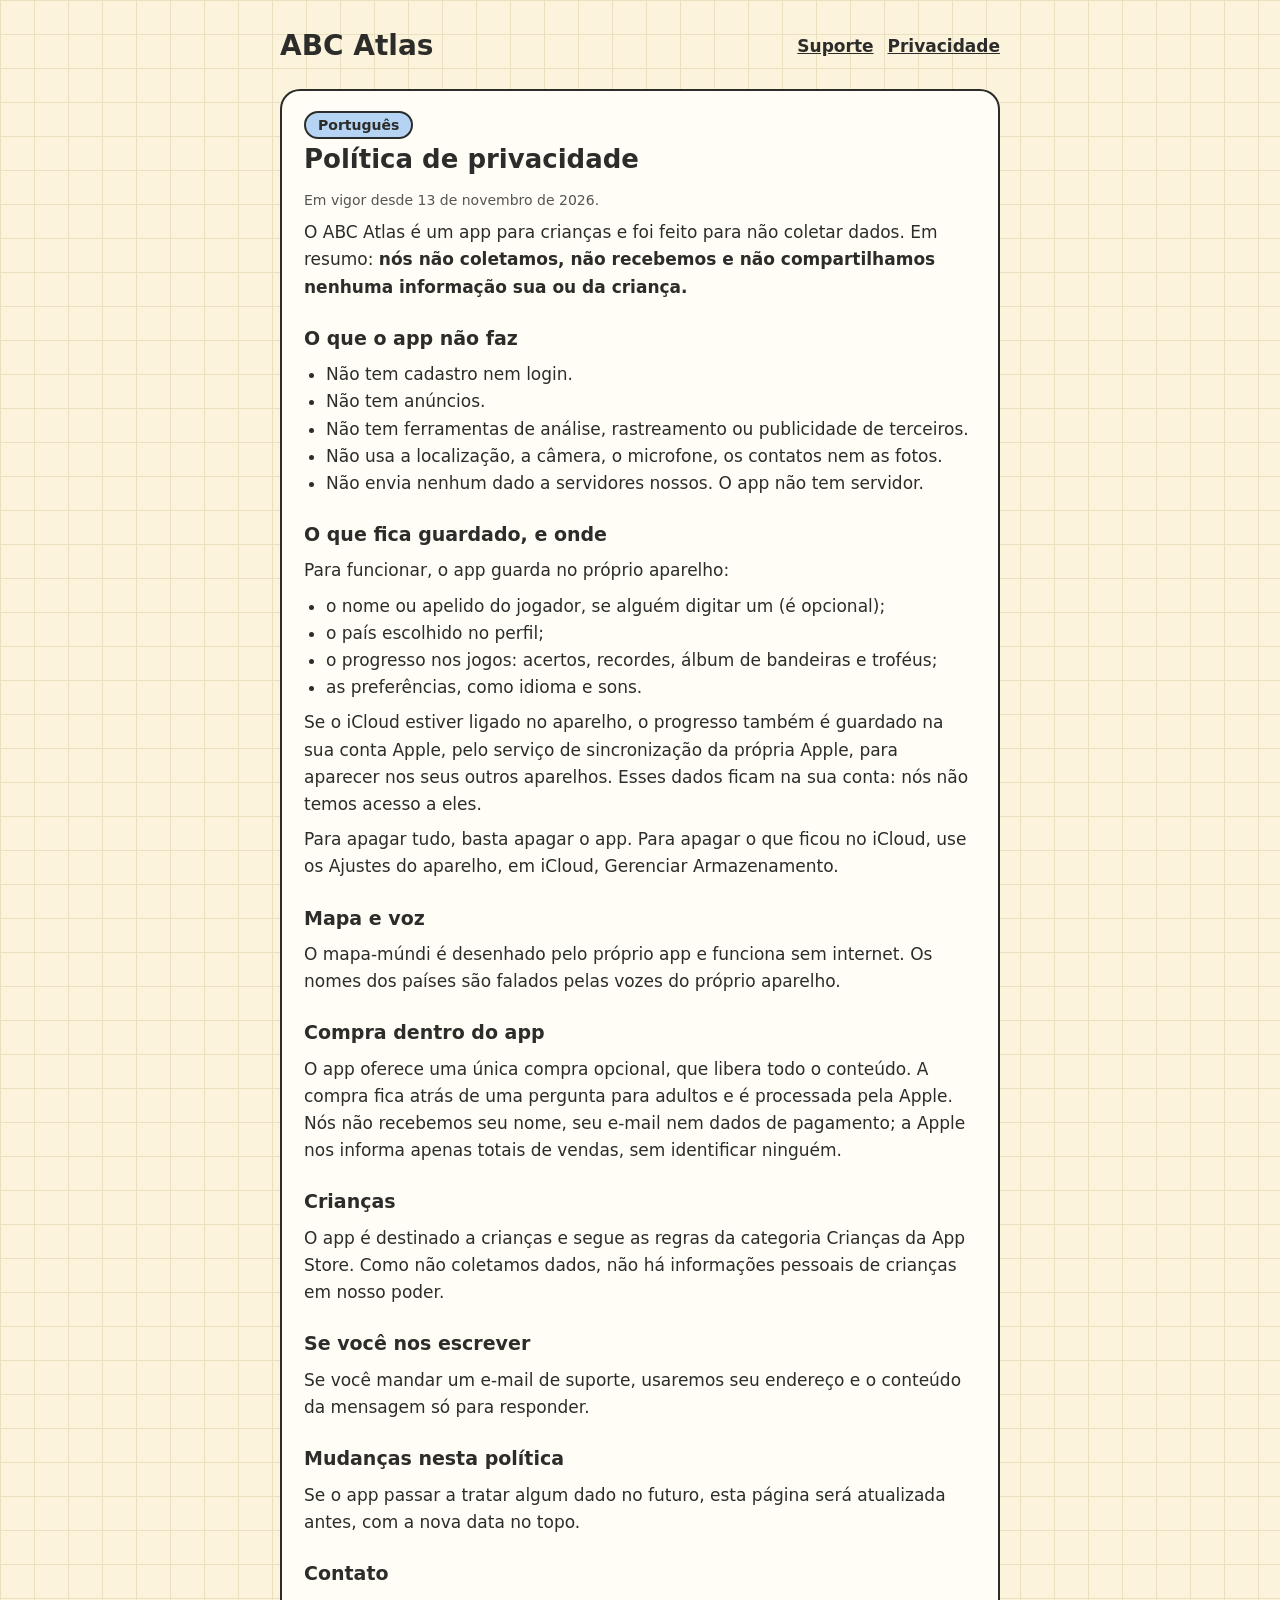
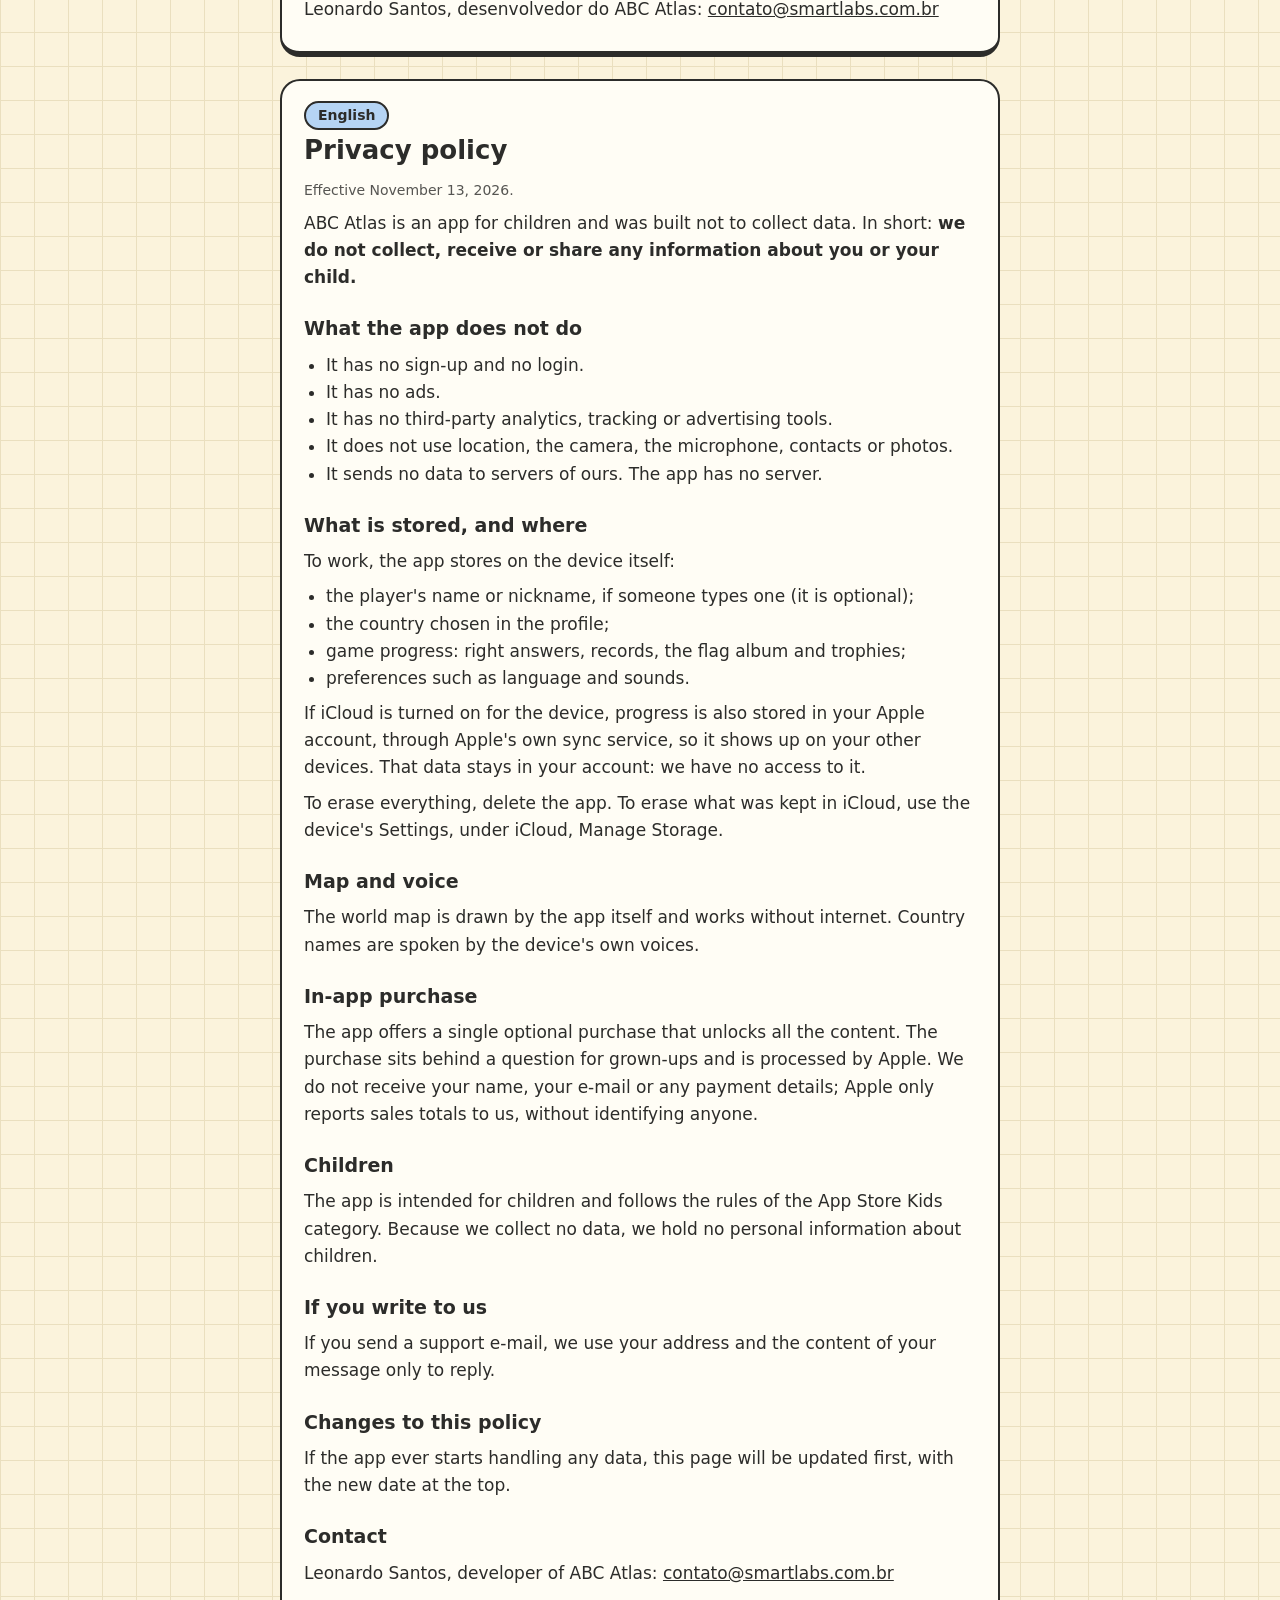
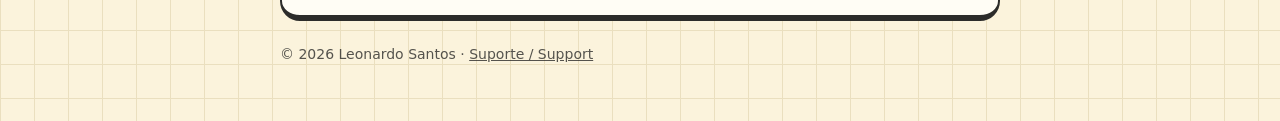
==== privacy.html @ c2e78394 "Support page and privacy policy of ABC Atlas Co-Authored-By: Claude Fable 5.2 <noreply@anthropic.com" ====
<!doctype html>
<html lang="pt-BR">
<head>
<meta charset="utf-8">
<meta name="viewport" content="width=device-width, initial-scale=1">
<title>ABC Atlas: política de privacidade / privacy policy</title>
<meta name="description" content="Política de privacidade do ABC Atlas. Privacy policy of ABC Atlas.">
<link rel="stylesheet" href="style.css">
</head>
<body>
<main>
<header>
  <a class="brand" href="./">ABC Atlas</a>
  <nav><a href="./">Suporte</a><a href="privacy.html">Privacidade</a></nav>
</header>

<section lang="pt-BR">
  <span class="tag">Português</span>
  <h1>Política de privacidade</h1>
  <p class="small">Em vigor desde 13 de novembro de 2026.</p>
  <p>O ABC Atlas é um app para crianças e foi feito para não coletar dados. Em resumo: <strong>nós não coletamos, não recebemos e não compartilhamos nenhuma informação sua ou da criança.</strong></p>

  <h2>O que o app não faz</h2>
  <ul>
    <li>Não tem cadastro nem login.</li>
    <li>Não tem anúncios.</li>
    <li>Não tem ferramentas de análise, rastreamento ou publicidade de terceiros.</li>
    <li>Não usa a localização, a câmera, o microfone, os contatos nem as fotos.</li>
    <li>Não envia nenhum dado a servidores nossos. O app não tem servidor.</li>
  </ul>

  <h2>O que fica guardado, e onde</h2>
  <p>Para funcionar, o app guarda no próprio aparelho:</p>
  <ul>
    <li>o nome ou apelido do jogador, se alguém digitar um (é opcional);</li>
    <li>o país escolhido no perfil;</li>
    <li>o progresso nos jogos: acertos, recordes, álbum de bandeiras e troféus;</li>
    <li>as preferências, como idioma e sons.</li>
  </ul>
  <p>Se o iCloud estiver ligado no aparelho, o progresso também é guardado na sua conta Apple, pelo serviço de sincronização da própria Apple, para aparecer nos seus outros aparelhos. Esses dados ficam na sua conta: nós não temos acesso a eles.</p>
  <p>Para apagar tudo, basta apagar o app. Para apagar o que ficou no iCloud, use os Ajustes do aparelho, em iCloud, Gerenciar Armazenamento.</p>

  <h2>Mapa e voz</h2>
  <p>O mapa-múndi é desenhado pelo próprio app e funciona sem internet. Os nomes dos países são falados pelas vozes do próprio aparelho.</p>

  <h2>Compra dentro do app</h2>
  <p>O app oferece uma única compra opcional, que libera todo o conteúdo. A compra fica atrás de uma pergunta para adultos e é processada pela Apple. Nós não recebemos seu nome, seu e-mail nem dados de pagamento; a Apple nos informa apenas totais de vendas, sem identificar ninguém.</p>

  <h2>Crianças</h2>
  <p>O app é destinado a crianças e segue as regras da categoria Crianças da App Store. Como não coletamos dados, não há informações pessoais de crianças em nosso poder.</p>

  <h2>Se você nos escrever</h2>
  <p>Se você mandar um e-mail de suporte, usaremos seu endereço e o conteúdo da mensagem só para responder.</p>

  <h2>Mudanças nesta política</h2>
  <p>Se o app passar a tratar algum dado no futuro, esta página será atualizada antes, com a nova data no topo.</p>

  <h2>Contato</h2>
  <p>Leonardo Santos, desenvolvedor do ABC Atlas: <a href="mailto:contato@smartlabs.com.br">contato@smartlabs.com.br</a></p>
</section>

<section lang="en">
  <span class="tag">English</span>
  <h1>Privacy policy</h1>
  <p class="small">Effective November 13, 2026.</p>
  <p>ABC Atlas is an app for children and was built not to collect data. In short: <strong>we do not collect, receive or share any information about you or your child.</strong></p>

  <h2>What the app does not do</h2>
  <ul>
    <li>It has no sign-up and no login.</li>
    <li>It has no ads.</li>
    <li>It has no third-party analytics, tracking or advertising tools.</li>
    <li>It does not use location, the camera, the microphone, contacts or photos.</li>
    <li>It sends no data to servers of ours. The app has no server.</li>
  </ul>

  <h2>What is stored, and where</h2>
  <p>To work, the app stores on the device itself:</p>
  <ul>
    <li>the player's name or nickname, if someone types one (it is optional);</li>
    <li>the country chosen in the profile;</li>
    <li>game progress: right answers, records, the flag album and trophies;</li>
    <li>preferences such as language and sounds.</li>
  </ul>
  <p>If iCloud is turned on for the device, progress is also stored in your Apple account, through Apple's own sync service, so it shows up on your other devices. That data stays in your account: we have no access to it.</p>
  <p>To erase everything, delete the app. To erase what was kept in iCloud, use the device's Settings, under iCloud, Manage Storage.</p>

  <h2>Map and voice</h2>
  <p>The world map is drawn by the app itself and works without internet. Country names are spoken by the device's own voices.</p>

  <h2>In-app purchase</h2>
  <p>The app offers a single optional purchase that unlocks all the content. The purchase sits behind a question for grown-ups and is processed by Apple. We do not receive your name, your e-mail or any payment details; Apple only reports sales totals to us, without identifying anyone.</p>

  <h2>Children</h2>
  <p>The app is intended for children and follows the rules of the App Store Kids category. Because we collect no data, we hold no personal information about children.</p>

  <h2>If you write to us</h2>
  <p>If you send a support e-mail, we use your address and the content of your message only to reply.</p>

  <h2>Changes to this policy</h2>
  <p>If the app ever starts handling any data, this page will be updated first, with the new date at the top.</p>

  <h2>Contact</h2>
  <p>Leonardo Santos, developer of ABC Atlas: <a href="mailto:contato@smartlabs.com.br">contato@smartlabs.com.br</a></p>
</section>

<p class="small">© 2026 Leonardo Santos · <a href="./">Suporte / Support</a></p>
</main>
</body>
</html>
---- style.css ----
:root { --paper: #FBF3DC; --line: #EADFBF; --ink: #2C2C2A; --page: #FFFDF5; --sea: #B5D4F4; --stamp: #A32D2D; }
@media (prefers-color-scheme: dark) {
  :root { --paper: #042C53; --line: #0C447C; --ink: #B5D4F4; --page: #0F3D6E; --sea: #85B7EB; --stamp: #F09595; }
}
* { box-sizing: border-box; }
body {
  margin: 0; padding: 24px 16px 48px; color: var(--ink);
  font: 17px/1.6 ui-rounded, "SF Pro Rounded", system-ui, -apple-system, "Segoe UI", Roboto, sans-serif;
  background-color: var(--paper);
  background-image: linear-gradient(var(--line) 1px, transparent 1px), linear-gradient(90deg, var(--line) 1px, transparent 1px);
  background-size: 34px 34px;
}
main { max-width: 720px; margin: 0 auto; }
header { display: flex; align-items: center; justify-content: space-between; gap: 12px; flex-wrap: wrap; margin-bottom: 20px; }
header a.brand { font-size: 28px; font-weight: 800; color: var(--ink); text-decoration: none; }
nav a { color: var(--ink); font-weight: 700; margin-left: 14px; }
section { background: var(--page); border: 2.5px solid var(--ink); border-bottom-width: 6px; border-radius: 20px; padding: 20px 22px; margin-bottom: 22px; }
h1 { font-size: 26px; margin: 0 0 6px; }
h2 { font-size: 19px; margin: 22px 0 4px; }
p, ul { margin: 8px 0; }
ul { padding-left: 22px; }
a { color: inherit; }
.tag { display: inline-block; background: var(--sea); color: #2C2C2A; border: 2px solid var(--ink); border-radius: 999px; padding: 1px 12px; font-size: 14px; font-weight: 700; }
.small { font-size: 14px; opacity: 0.8; }
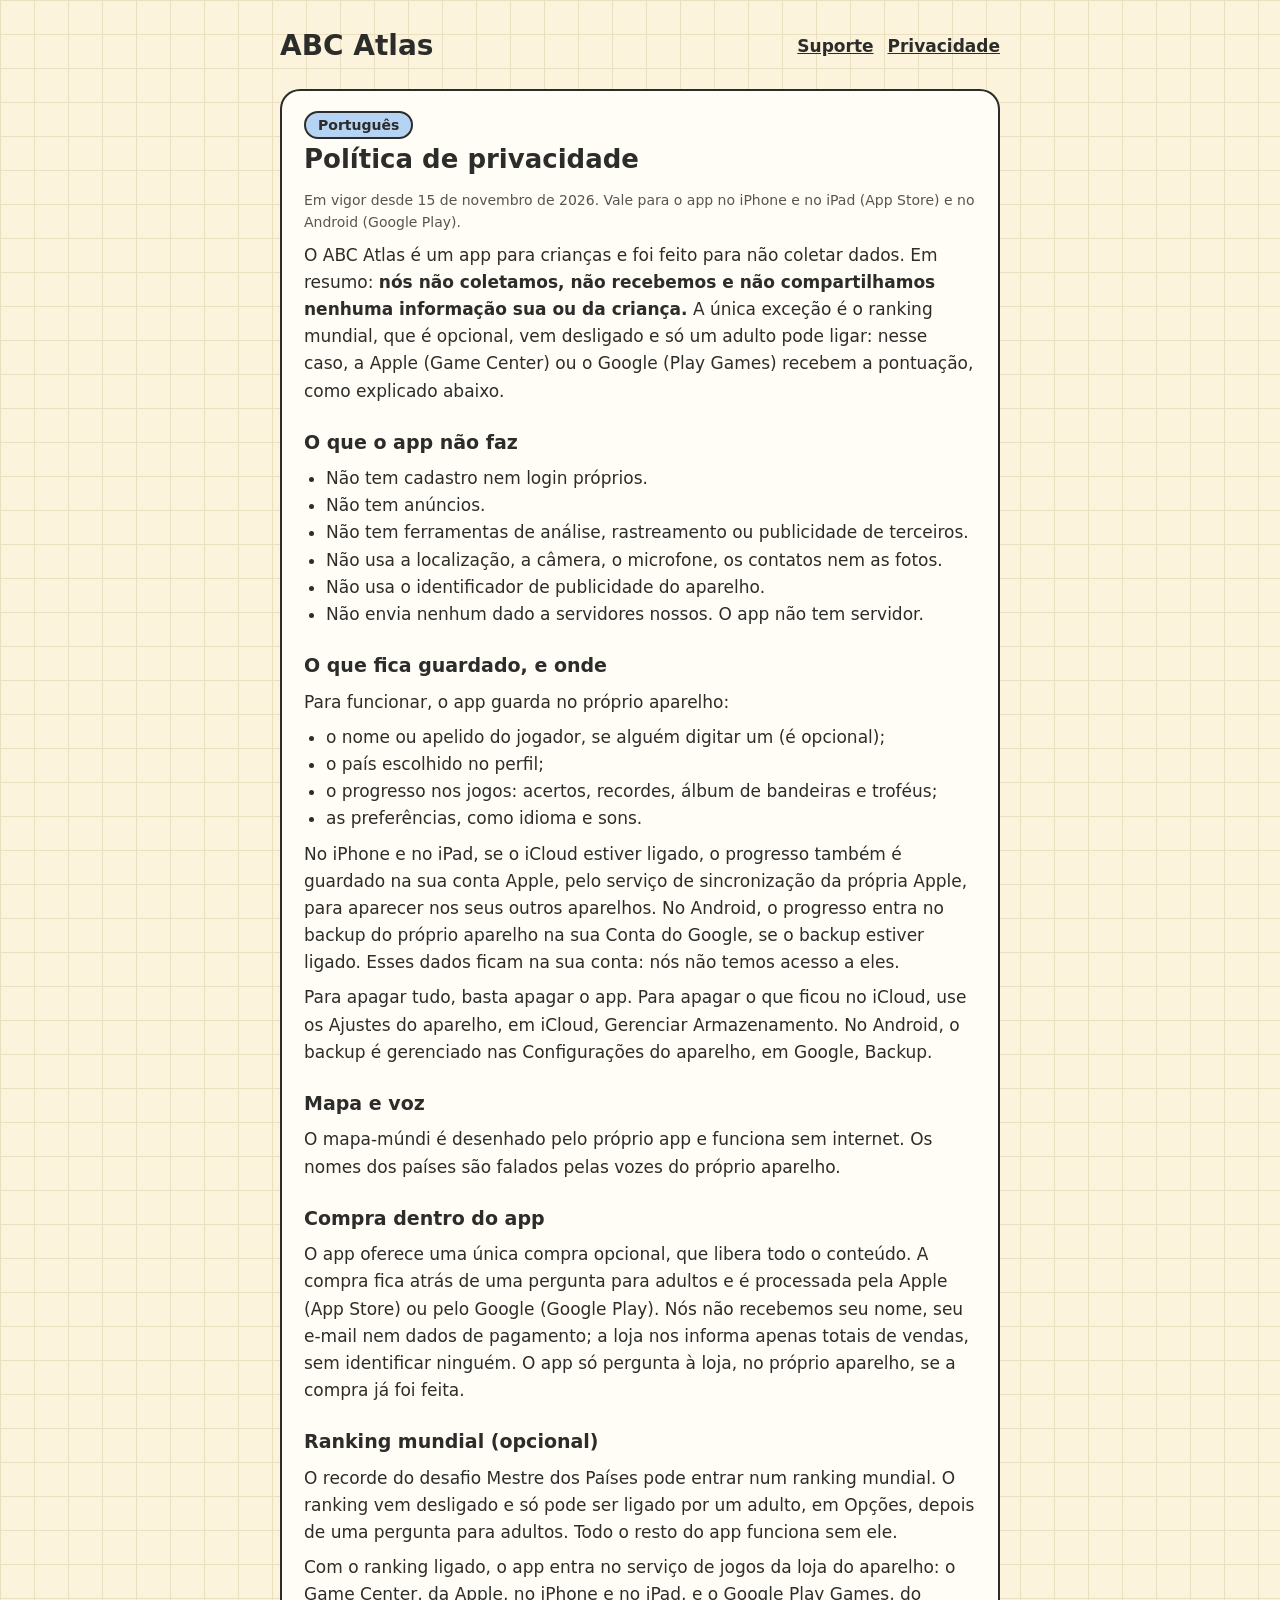
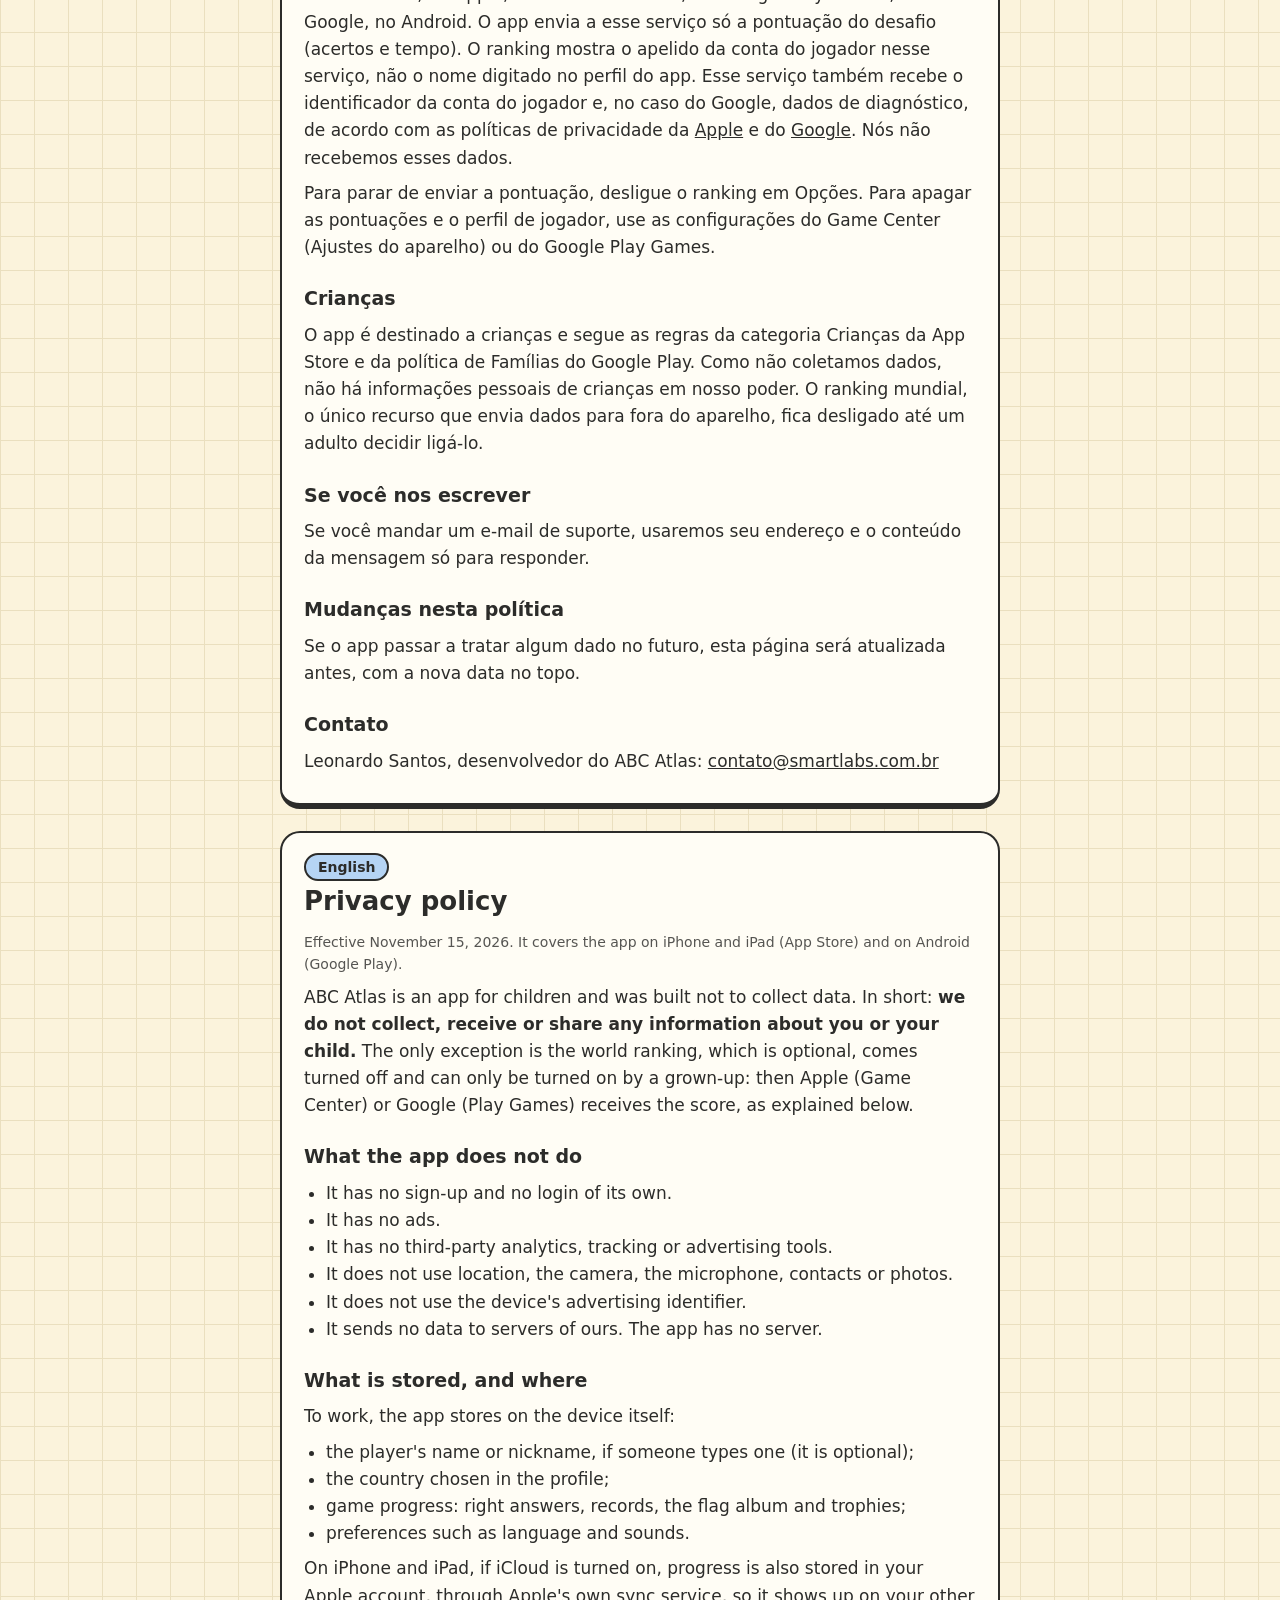
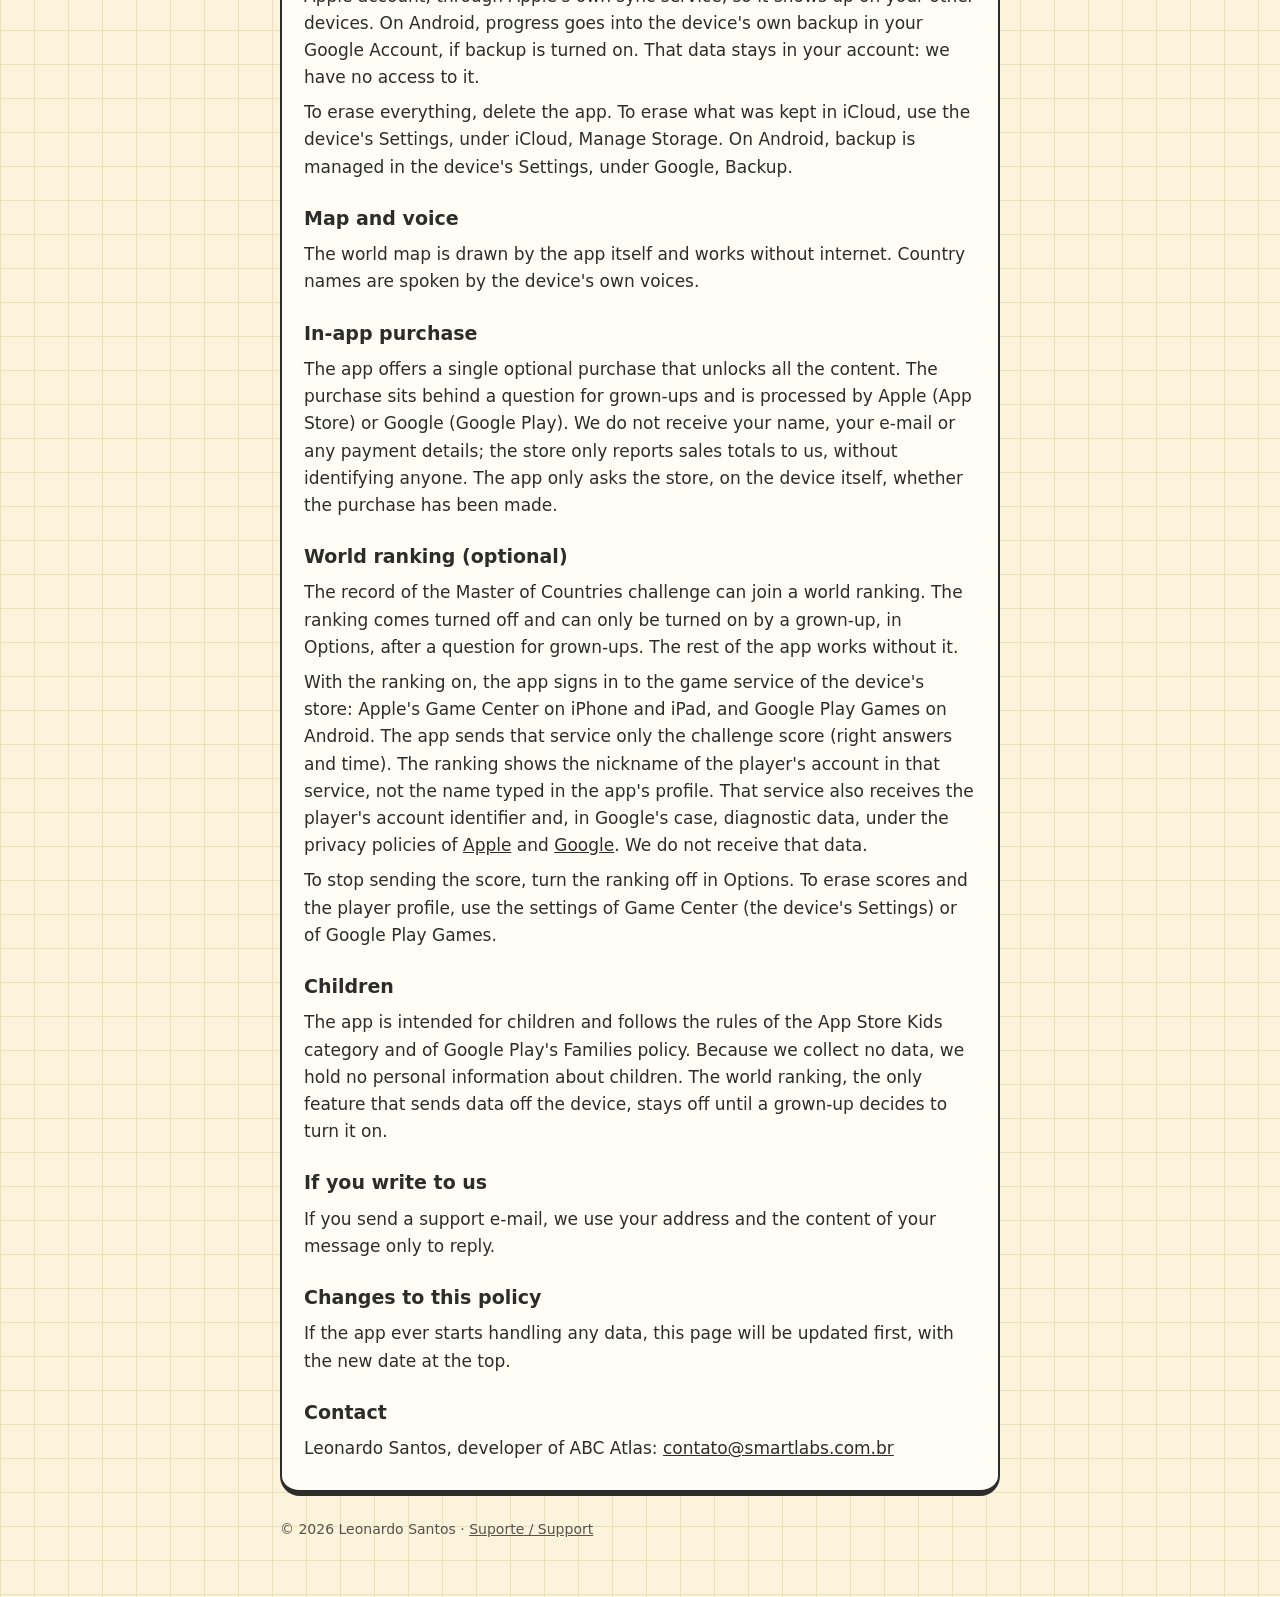
==== commit 6f107be0: "Privacy policy: optional world ranking (Game Center, Google Play Games) and Android Co-Authored-By: " ====
--- a/privacy.html
+++ b/privacy.html
@@ -17,15 +17,16 @@
 <section lang="pt-BR">
   <span class="tag">Português</span>
   <h1>Política de privacidade</h1>
-  <p class="small">Em vigor desde 13 de novembro de 2026.</p>
-  <p>O ABC Atlas é um app para crianças e foi feito para não coletar dados. Em resumo: <strong>nós não coletamos, não recebemos e não compartilhamos nenhuma informação sua ou da criança.</strong></p>
+  <p class="small">Em vigor desde 15 de novembro de 2026. Vale para o app no iPhone e no iPad (App Store) e no Android (Google Play).</p>
+  <p>O ABC Atlas é um app para crianças e foi feito para não coletar dados. Em resumo: <strong>nós não coletamos, não recebemos e não compartilhamos nenhuma informação sua ou da criança.</strong> A única exceção é o ranking mundial, que é opcional, vem desligado e só um adulto pode ligar: nesse caso, a Apple (Game Center) ou o Google (Play Games) recebem a pontuação, como explicado abaixo.</p>
 
   <h2>O que o app não faz</h2>
   <ul>
-    <li>Não tem cadastro nem login.</li>
+    <li>Não tem cadastro nem login próprios.</li>
     <li>Não tem anúncios.</li>
     <li>Não tem ferramentas de análise, rastreamento ou publicidade de terceiros.</li>
     <li>Não usa a localização, a câmera, o microfone, os contatos nem as fotos.</li>
+    <li>Não usa o identificador de publicidade do aparelho.</li>
     <li>Não envia nenhum dado a servidores nossos. O app não tem servidor.</li>
   </ul>
 
@@ -37,17 +38,22 @@
     <li>o progresso nos jogos: acertos, recordes, álbum de bandeiras e troféus;</li>
     <li>as preferências, como idioma e sons.</li>
   </ul>
-  <p>Se o iCloud estiver ligado no aparelho, o progresso também é guardado na sua conta Apple, pelo serviço de sincronização da própria Apple, para aparecer nos seus outros aparelhos. Esses dados ficam na sua conta: nós não temos acesso a eles.</p>
-  <p>Para apagar tudo, basta apagar o app. Para apagar o que ficou no iCloud, use os Ajustes do aparelho, em iCloud, Gerenciar Armazenamento.</p>
+  <p>No iPhone e no iPad, se o iCloud estiver ligado, o progresso também é guardado na sua conta Apple, pelo serviço de sincronização da própria Apple, para aparecer nos seus outros aparelhos. No Android, o progresso entra no backup do próprio aparelho na sua Conta do Google, se o backup estiver ligado. Esses dados ficam na sua conta: nós não temos acesso a eles.</p>
+  <p>Para apagar tudo, basta apagar o app. Para apagar o que ficou no iCloud, use os Ajustes do aparelho, em iCloud, Gerenciar Armazenamento. No Android, o backup é gerenciado nas Configurações do aparelho, em Google, Backup.</p>
 
   <h2>Mapa e voz</h2>
   <p>O mapa-múndi é desenhado pelo próprio app e funciona sem internet. Os nomes dos países são falados pelas vozes do próprio aparelho.</p>
 
   <h2>Compra dentro do app</h2>
-  <p>O app oferece uma única compra opcional, que libera todo o conteúdo. A compra fica atrás de uma pergunta para adultos e é processada pela Apple. Nós não recebemos seu nome, seu e-mail nem dados de pagamento; a Apple nos informa apenas totais de vendas, sem identificar ninguém.</p>
+  <p>O app oferece uma única compra opcional, que libera todo o conteúdo. A compra fica atrás de uma pergunta para adultos e é processada pela Apple (App Store) ou pelo Google (Google Play). Nós não recebemos seu nome, seu e-mail nem dados de pagamento; a loja nos informa apenas totais de vendas, sem identificar ninguém. O app só pergunta à loja, no próprio aparelho, se a compra já foi feita.</p>
+
+  <h2>Ranking mundial (opcional)</h2>
+  <p>O recorde do desafio Mestre dos Países pode entrar num ranking mundial. O ranking vem desligado e só pode ser ligado por um adulto, em Opções, depois de uma pergunta para adultos. Todo o resto do app funciona sem ele.</p>
+  <p>Com o ranking ligado, o app entra no serviço de jogos da loja do aparelho: o Game Center, da Apple, no iPhone e no iPad, e o Google Play Games, do Google, no Android. O app envia a esse serviço só a pontuação do desafio (acertos e tempo). O ranking mostra o apelido da conta do jogador nesse serviço, não o nome digitado no perfil do app. Esse serviço também recebe o identificador da conta do jogador e, no caso do Google, dados de diagnóstico, de acordo com as políticas de privacidade da <a href="https://www.apple.com/br/legal/privacy/">Apple</a> e do <a href="https://policies.google.com/privacy?hl=pt-BR">Google</a>. Nós não recebemos esses dados.</p>
+  <p>Para parar de enviar a pontuação, desligue o ranking em Opções. Para apagar as pontuações e o perfil de jogador, use as configurações do Game Center (Ajustes do aparelho) ou do Google Play Games.</p>
 
   <h2>Crianças</h2>
-  <p>O app é destinado a crianças e segue as regras da categoria Crianças da App Store. Como não coletamos dados, não há informações pessoais de crianças em nosso poder.</p>
+  <p>O app é destinado a crianças e segue as regras da categoria Crianças da App Store e da política de Famílias do Google Play. Como não coletamos dados, não há informações pessoais de crianças em nosso poder. O ranking mundial, o único recurso que envia dados para fora do aparelho, fica desligado até um adulto decidir ligá-lo.</p>
 
   <h2>Se você nos escrever</h2>
   <p>Se você mandar um e-mail de suporte, usaremos seu endereço e o conteúdo da mensagem só para responder.</p>
@@ -62,15 +68,16 @@
 <section lang="en">
   <span class="tag">English</span>
   <h1>Privacy policy</h1>
-  <p class="small">Effective November 13, 2026.</p>
-  <p>ABC Atlas is an app for children and was built not to collect data. In short: <strong>we do not collect, receive or share any information about you or your child.</strong></p>
+  <p class="small">Effective November 15, 2026. It covers the app on iPhone and iPad (App Store) and on Android (Google Play).</p>
+  <p>ABC Atlas is an app for children and was built not to collect data. In short: <strong>we do not collect, receive or share any information about you or your child.</strong> The only exception is the world ranking, which is optional, comes turned off and can only be turned on by a grown-up: then Apple (Game Center) or Google (Play Games) receives the score, as explained below.</p>
 
   <h2>What the app does not do</h2>
   <ul>
-    <li>It has no sign-up and no login.</li>
+    <li>It has no sign-up and no login of its own.</li>
     <li>It has no ads.</li>
     <li>It has no third-party analytics, tracking or advertising tools.</li>
     <li>It does not use location, the camera, the microphone, contacts or photos.</li>
+    <li>It does not use the device's advertising identifier.</li>
     <li>It sends no data to servers of ours. The app has no server.</li>
   </ul>
 
@@ -82,17 +89,22 @@
     <li>game progress: right answers, records, the flag album and trophies;</li>
     <li>preferences such as language and sounds.</li>
   </ul>
-  <p>If iCloud is turned on for the device, progress is also stored in your Apple account, through Apple's own sync service, so it shows up on your other devices. That data stays in your account: we have no access to it.</p>
-  <p>To erase everything, delete the app. To erase what was kept in iCloud, use the device's Settings, under iCloud, Manage Storage.</p>
+  <p>On iPhone and iPad, if iCloud is turned on, progress is also stored in your Apple account, through Apple's own sync service, so it shows up on your other devices. On Android, progress goes into the device's own backup in your Google Account, if backup is turned on. That data stays in your account: we have no access to it.</p>
+  <p>To erase everything, delete the app. To erase what was kept in iCloud, use the device's Settings, under iCloud, Manage Storage. On Android, backup is managed in the device's Settings, under Google, Backup.</p>
 
   <h2>Map and voice</h2>
   <p>The world map is drawn by the app itself and works without internet. Country names are spoken by the device's own voices.</p>
 
   <h2>In-app purchase</h2>
-  <p>The app offers a single optional purchase that unlocks all the content. The purchase sits behind a question for grown-ups and is processed by Apple. We do not receive your name, your e-mail or any payment details; Apple only reports sales totals to us, without identifying anyone.</p>
+  <p>The app offers a single optional purchase that unlocks all the content. The purchase sits behind a question for grown-ups and is processed by Apple (App Store) or Google (Google Play). We do not receive your name, your e-mail or any payment details; the store only reports sales totals to us, without identifying anyone. The app only asks the store, on the device itself, whether the purchase has been made.</p>
+
+  <h2>World ranking (optional)</h2>
+  <p>The record of the Master of Countries challenge can join a world ranking. The ranking comes turned off and can only be turned on by a grown-up, in Options, after a question for grown-ups. The rest of the app works without it.</p>
+  <p>With the ranking on, the app signs in to the game service of the device's store: Apple's Game Center on iPhone and iPad, and Google Play Games on Android. The app sends that service only the challenge score (right answers and time). The ranking shows the nickname of the player's account in that service, not the name typed in the app's profile. That service also receives the player's account identifier and, in Google's case, diagnostic data, under the privacy policies of <a href="https://www.apple.com/legal/privacy/">Apple</a> and <a href="https://policies.google.com/privacy">Google</a>. We do not receive that data.</p>
+  <p>To stop sending the score, turn the ranking off in Options. To erase scores and the player profile, use the settings of Game Center (the device's Settings) or of Google Play Games.</p>
 
   <h2>Children</h2>
-  <p>The app is intended for children and follows the rules of the App Store Kids category. Because we collect no data, we hold no personal information about children.</p>
+  <p>The app is intended for children and follows the rules of the App Store Kids category and of Google Play's Families policy. Because we collect no data, we hold no personal information about children. The world ranking, the only feature that sends data off the device, stays off until a grown-up decides to turn it on.</p>
 
   <h2>If you write to us</h2>
   <p>If you send a support e-mail, we use your address and the content of your message only to reply.</p>
